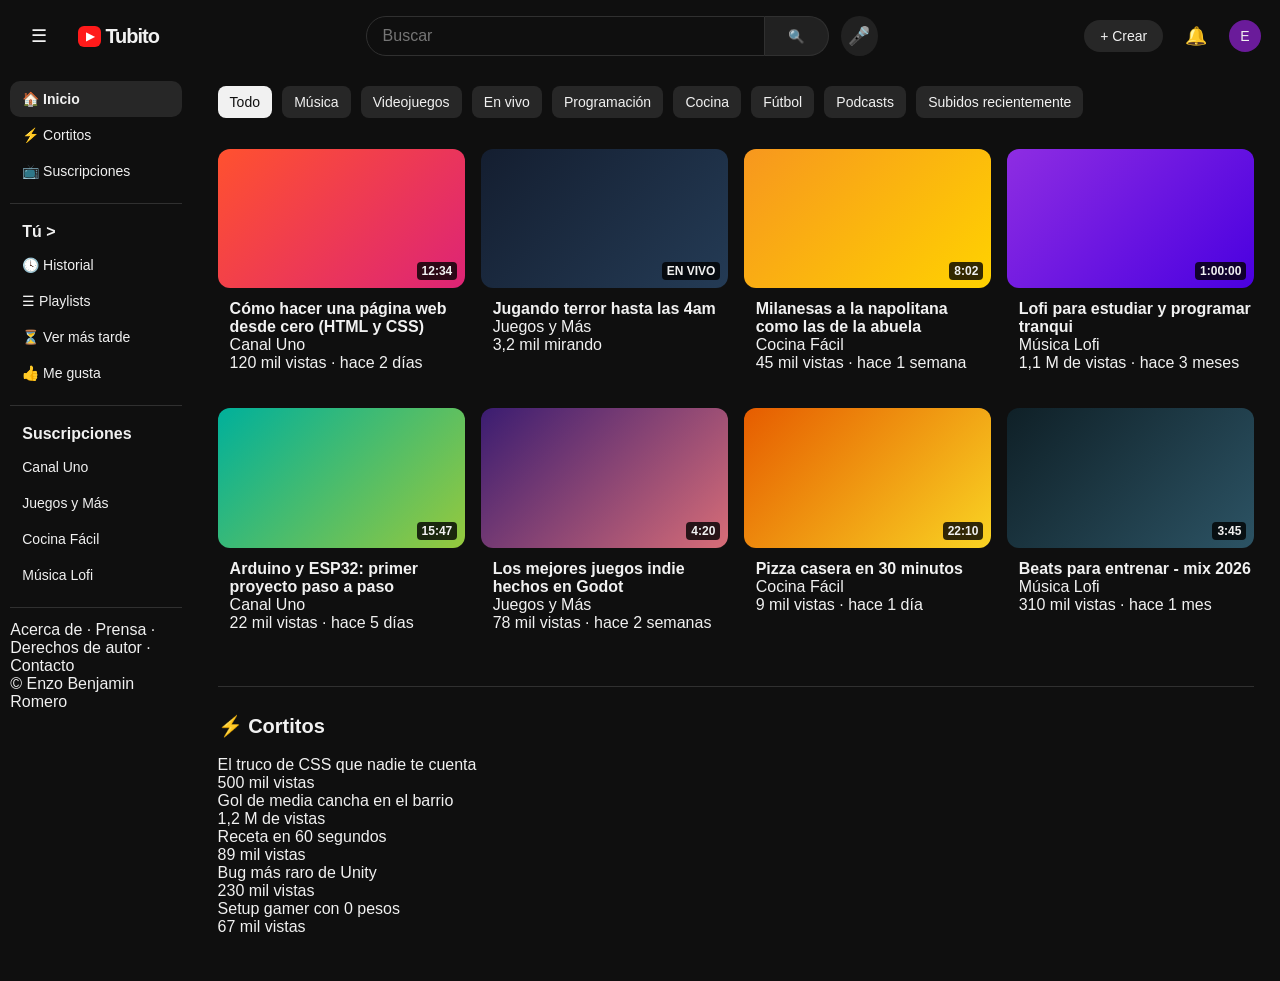
==== Tubito/index.html @ 09d5ac2b "Tubito: pagina de streaming (html y css a medio hacer)" ====
<!DOCTYPE html>
<html lang="es">
<head>
    <meta charset="UTF-8">
    <meta name="viewport" content="width=device-width, initial-scale=1.0">
    <title>Tubito</title>
    <link rel="stylesheet" href="style.css">
</head>
<body>

<header>
    <div class="header_left">
        <button class="icono_btn">&#9776;</button>
        <a href="index.html" class="logo"><span class="logo_play">&#9654;</span>Tubito</a>
    </div>

    <div class="header_center">
        <form class="buscador">
            <input type="text" placeholder="Buscar">
            <button type="submit">&#128269;</button>
        </form>
        <button class="icono_btn mic">&#127908;</button>
    </div>

    <div class="header_right">
        <button class="crear_btn">+ Crear</button>
        <button class="icono_btn">&#128276;</button>
        <div class="avatar">E</div>
    </div>
</header>

<div class="contenedor">

<aside class="sidebar">
    <ul class="sidebar_lista">
        <li class="activo"><a href="#">&#127968; Inicio</a></li>
        <li><a href="#">&#9889; Cortitos</a></li>
        <li><a href="#">&#128250; Suscripciones</a></li>
    </ul>

    <hr>

    <h3 class="sidebar_titulo">Tú &gt;</h3>
    <ul class="sidebar_lista">
        <li><a href="#">&#128339; Historial</a></li>
        <li><a href="#">&#9776; Playlists</a></li>
        <li><a href="#">&#9203; Ver más tarde</a></li>
        <li><a href="#">&#128077; Me gusta</a></li>
    </ul>

    <hr>

    <h3 class="sidebar_titulo">Suscripciones</h3>
    <ul class="sidebar_lista suscripciones">
        <li><a href="#"><span class="mini_avatar rojo"></span> Canal Uno</a></li>
        <li><a href="#"><span class="mini_avatar azul"></span> Juegos y Más</a></li>
        <li><a href="#"><span class="mini_avatar verde"></span> Cocina Fácil</a></li>
        <li><a href="#"><span class="mini_avatar violeta"></span> Música Lofi</a></li>
    </ul>

    <hr>

    <footer class="sidebar_footer">
        <p>Acerca de · Prensa · Derechos de autor · Contacto</p>
        <p>&copy; Enzo Benjamin Romero</p>
    </footer>
</aside>

<main>

<section class="chips">
    <button class="chip activo">Todo</button>
    <button class="chip">Música</button>
    <button class="chip">Videojuegos</button>
    <button class="chip">En vivo</button>
    <button class="chip">Programación</button>
    <button class="chip">Cocina</button>
    <button class="chip">Fútbol</button>
    <button class="chip">Podcasts</button>
    <button class="chip">Subidos recientemente</button>
</section>

<section class="videos_grid">

    <article class="video_card">
        <div class="miniatura m1">
            <span class="duracion">12:34</span>
        </div>
        <div class="video_info">
            <div class="canal_avatar rojo"></div>
            <div class="video_texto">
                <h4>Cómo hacer una página web desde cero (HTML y CSS)</h4>
                <p class="canal">Canal Uno</p>
                <p class="datos">120 mil vistas · hace 2 días</p>
            </div>
        </div>
    </article>

    <article class="video_card">
        <div class="miniatura m2">
            <span class="duracion en_vivo">EN VIVO</span>
        </div>
        <div class="video_info">
            <div class="canal_avatar azul"></div>
            <div class="video_texto">
                <h4>Jugando terror hasta las 4am</h4>
                <p class="canal">Juegos y Más</p>
                <p class="datos">3,2 mil mirando</p>
            </div>
        </div>
    </article>

    <article class="video_card">
        <div class="miniatura m3">
            <span class="duracion">8:02</span>
        </div>
        <div class="video_info">
            <div class="canal_avatar verde"></div>
            <div class="video_texto">
                <h4>Milanesas a la napolitana como las de la abuela</h4>
                <p class="canal">Cocina Fácil</p>
                <p class="datos">45 mil vistas · hace 1 semana</p>
            </div>
        </div>
    </article>

    <article class="video_card">
        <div class="miniatura m4">
            <span class="duracion">1:00:00</span>
        </div>
        <div class="video_info">
            <div class="canal_avatar violeta"></div>
            <div class="video_texto">
                <h4>Lofi para estudiar y programar tranqui</h4>
                <p class="canal">Música Lofi</p>
                <p class="datos">1,1 M de vistas · hace 3 meses</p>
            </div>
        </div>
    </article>

    <article class="video_card">
        <div class="miniatura m5">
            <span class="duracion">15:47</span>
        </div>
        <div class="video_info">
            <div class="canal_avatar rojo"></div>
            <div class="video_texto">
                <h4>Arduino y ESP32: primer proyecto paso a paso</h4>
                <p class="canal">Canal Uno</p>
                <p class="datos">22 mil vistas · hace 5 días</p>
            </div>
        </div>
    </article>

    <article class="video_card">
        <div class="miniatura m6">
            <span class="duracion">4:20</span>
        </div>
        <div class="video_info">
            <div class="canal_avatar azul"></div>
            <div class="video_texto">
                <h4>Los mejores juegos indie hechos en Godot</h4>
                <p class="canal">Juegos y Más</p>
                <p class="datos">78 mil vistas · hace 2 semanas</p>
            </div>
        </div>
    </article>

    <article class="video_card">
        <div class="miniatura m7">
            <span class="duracion">22:10</span>
        </div>
        <div class="video_info">
            <div class="canal_avatar verde"></div>
            <div class="video_texto">
                <h4>Pizza casera en 30 minutos</h4>
                <p class="canal">Cocina Fácil</p>
                <p class="datos">9 mil vistas · hace 1 día</p>
            </div>
        </div>
    </article>

    <article class="video_card">
        <div class="miniatura m8">
            <span class="duracion">3:45</span>
        </div>
        <div class="video_info">
            <div class="canal_avatar violeta"></div>
            <div class="video_texto">
                <h4>Beats para entrenar - mix 2026</h4>
                <p class="canal">Música Lofi</p>
                <p class="datos">310 mil vistas · hace 1 mes</p>
            </div>
        </div>
    </article>

</section>

<section class="cortitos_section">
    <h2>&#9889; Cortitos</h2>

    <div class="cortitos_grid">
        <div class="cortito c1">
            <p>El truco de CSS que nadie te cuenta</p>
            <span>500 mil vistas</span>
        </div>
        <div class="cortito c2">
            <p>Gol de media cancha en el barrio</p>
            <span>1,2 M de vistas</span>
        </div>
        <div class="cortito c3">
            <p>Receta en 60 segundos</p>
            <span>89 mil vistas</span>
        </div>
        <div class="cortito c4">
            <p>Bug más raro de Unity</p>
            <span>230 mil vistas</span>
        </div>
        <div class="cortito c5">
            <p>Setup gamer con 0 pesos</p>
            <span>67 mil vistas</span>
        </div>
    </div>
</section>

</main>

</div>

</body>
</html>
---- Tubito/style.css ----
/* * */
*{
    box-sizing: border-box;
    padding: 0;
    margin: 0;
    font-family: sans-serif;
    scroll-behavior: smooth;
}

/* COLORES */

:root{
    --negro: #0f0f0f;
    --gris_oscuro: #212121;
    --gris_medio: #272727;
    --gris_borde: #303030;
    --gris_texto: #aaaaaa;
    --blanco: #f1f1f1;
    --rojo: #ff1a1a;
}

body{
    background: var(--negro);
    color: var(--blanco);
}

a{
    text-decoration: none;
    color: var(--blanco);
}

button{
    border: none;
    background: none;
    color: var(--blanco);
    cursor: pointer;
}

/* HEADER */

header{
    position: fixed;
    top: 0;
    left: 0;
    width: 100%;
    height: 8vh;
    padding: 0 1.5vw;

    background: var(--negro);

    display: flex;
    align-items: center;
    justify-content: space-between;

    z-index: 10;
}

.header_left{
    display: flex;
    align-items: center;
    gap: 1.5vw;
}

.icono_btn{
    width: 40px;
    height: 40px;
    border-radius: 50%;
    font-size: 18px;
    transition: 0.2s;
}

.icono_btn:hover{
    background: var(--gris_medio);
}

.logo{
    display: flex;
    align-items: center;
    gap: 4px;
    font-size: 20px;
    font-weight: bold;
    letter-spacing: -1px;
}

.logo_play{
    background: var(--rojo);
    color: white;
    font-size: 11px;
    padding: 4px 8px;
    border-radius: 6px;
}

/* BUSCADOR */

.header_center{
    display: flex;
    align-items: center;
    gap: 1vw;
    width: 40vw;
}

.buscador{
    display: flex;
    width: 100%;
    height: 40px;
}

.buscador input{
    flex: 1;
    padding: 0 16px;
    background: var(--negro);
    color: var(--blanco);
    font-size: 16px;

    border: 1px solid var(--gris_borde);
    border-radius: 40px 0 0 40px;
    outline: none;
}

.buscador input:focus{
    border-color: #1c62b9;
}

.buscador button{
    width: 64px;
    background: var(--gris_oscuro);
    border: 1px solid var(--gris_borde);
    border-left: none;
    border-radius: 0 40px 40px 0;
}

.mic{
    background: var(--gris_oscuro);
}

/* HEADER DERECHA */

.header_right{
    display: flex;
    align-items: center;
    gap: 1vw;
}

.crear_btn{
    background: var(--gris_medio);
    padding: 8px 16px;
    border-radius: 20px;
    font-size: 14px;
    transition: 0.2s;
}

.crear_btn:hover{
    background: #3f3f3f;
}

.avatar{
    width: 32px;
    height: 32px;
    border-radius: 50%;
    background: #6a1b9a;

    display: flex;
    align-items: center;
    justify-content: center;
    font-size: 14px;
}

/* CONTENEDOR */

.contenedor{
    display: grid;
    grid-template-columns: 15vw 1fr;
    padding-top: 8vh;
}

/* SIDEBAR */

.sidebar{
    position: sticky;
    top: 8vh;
    height: 92vh;
    overflow-y: auto;
    padding: 1vh 0.8vw;
}

.sidebar_lista li{
    list-style: none;
}

.sidebar_lista a{
    display: block;
    padding: 10px 12px;
    border-radius: 10px;
    font-size: 14px;
    transition: 0.2s;
}

.sidebar_lista a:hover{
    background: var(--gris_medio);
}

.sidebar_lista .activo a{
    background: var(--gris_medio);
    font-weight: bold;
}

.sidebar hr{
    border: none;
    border-top: 1px solid var(--gris_borde);
    margin: 1.5vh 0;
}

.sidebar_titulo{
    font-size: 16px;
    padding: 6px 12px;
}

/* FALTA: suscripciones (mini_avatar con los colores rojo, azul, verde, violeta) */

/* FALTA: sidebar_footer (texto chiquito y gris) */

/* MAIN */

main{
    padding: 0 2vw 5vh 2vw;
}

/* CHIPS */

.chips{
    position: sticky;
    top: 8vh;
    display: flex;
    gap: 0.8vw;
    padding: 1.5vh 0;
    background: var(--negro);
    overflow-x: auto;
    z-index: 5;
}

.chip{
    background: var(--gris_medio);
    padding: 8px 12px;
    border-radius: 8px;
    font-size: 14px;
    white-space: nowrap;
    transition: 0.2s;
}

.chip:hover{
    background: #3f3f3f;
}

.chip.activo{
    background: var(--blanco);
    color: var(--negro);
}

/* VIDEOS */

.videos_grid{
    margin-top: 2vh;
    display: grid;
    grid-template-columns: repeat(4, 1fr);
    gap: 4vh 1.2vw;
}

.video_card{
    cursor: pointer;
}

.miniatura{
    position: relative;
    width: 100%;
    aspect-ratio: 16 / 9;
    border-radius: 12px;
    transition: 0.3s;
}

.video_card:hover .miniatura{
    border-radius: 0;
}

/* miniaturas de mentira hasta que haya imagenes */

.m1{ background: linear-gradient(135deg, #ff512f, #dd2476); }
.m2{ background: linear-gradient(135deg, #141e30, #243b55); }
.m3{ background: linear-gradient(135deg, #f7971e, #ffd200); }
.m4{ background: linear-gradient(135deg, #8e2de2, #4a00e0); }
.m5{ background: linear-gradient(135deg, #00b09b, #96c93d); }
.m6{ background: linear-gradient(135deg, #3a1c71, #d76d77); }
.m7{ background: linear-gradient(135deg, #e65c00, #f9d423); }
.m8{ background: linear-gradient(135deg, #0f2027, #2c5364); }

.duracion{
    position: absolute;
    bottom: 8px;
    right: 8px;
    padding: 2px 5px;
    border-radius: 4px;
    background: rgba(0,0,0,0.8);
    font-size: 12px;
    font-weight: bold;
}

/* FALTA: .duracion.en_vivo (fondo rojo) */

.video_info{
    display: flex;
    gap: 12px;
    margin-top: 12px;
}

/* FALTA: canal_avatar (circulo de 36px con los colores) */

/* FALTA: video_texto -> h4 en 2 lineas maximo, .canal y .datos en gris */

/* CORTITOS */

.cortitos_section{
    margin-top: 6vh;
    padding-top: 3vh;
    border-top: 1px solid var(--gris_borde);
}

.cortitos_section h2{
    font-size: 20px;
    margin-bottom: 2vh;
}

/* FALTA: cortitos_grid y .cortito (cards verticales 9/16, textos abajo, gradientes c1..c5) */
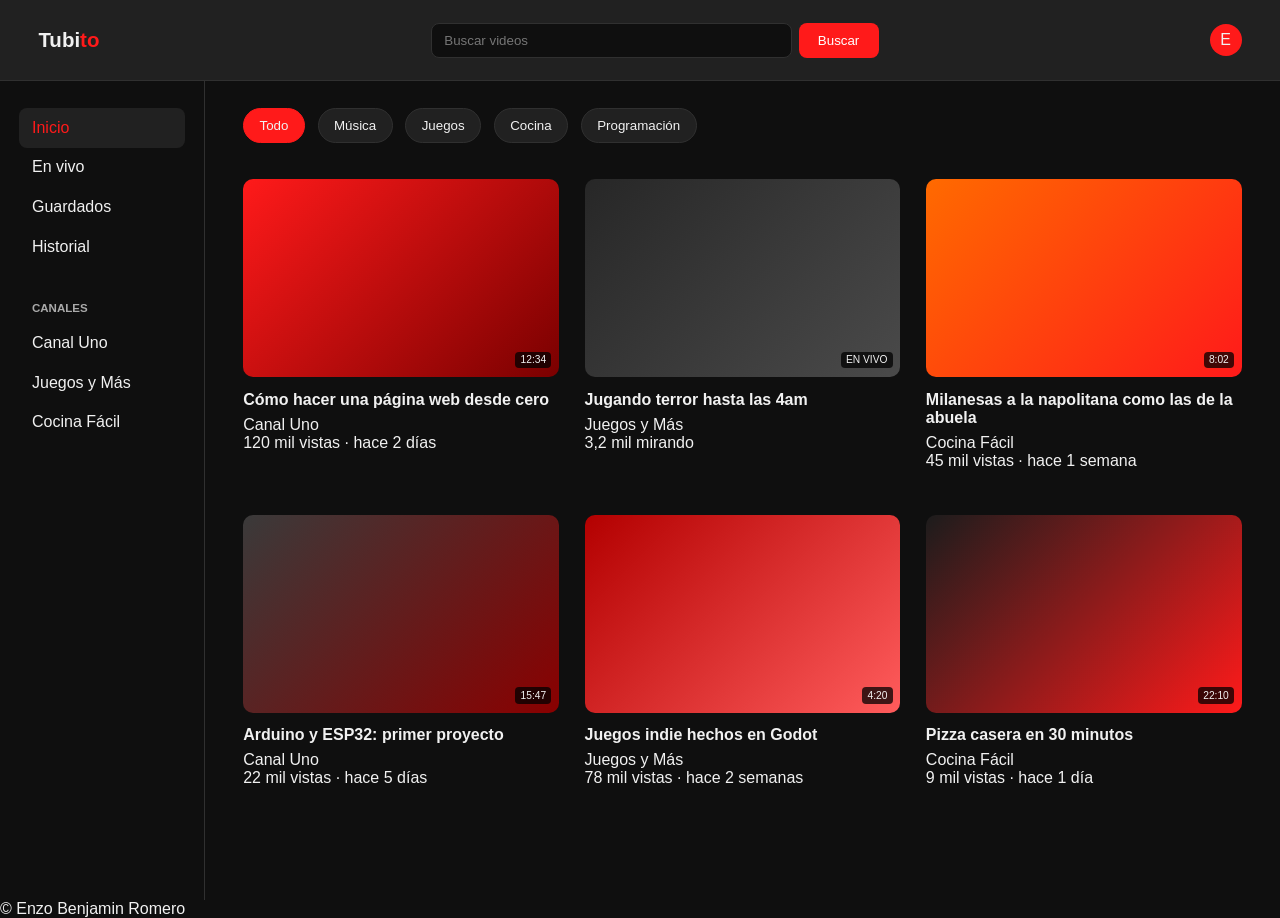
==== commit de868dfe: "Cambio de nombre a Tubito" ====
--- a/Tubito/index.html
+++ b/Tubito/index.html
@@ -9,75 +9,42 @@
 <body>
 
 <header>
-    <div class="header_left">
-        <button class="icono_btn">&#9776;</button>
-        <a href="index.html" class="logo"><span class="logo_play">&#9654;</span>Tubito</a>
-    </div>
+    <a href="index.html" class="logo">Tubi<span>to</span></a>
 
-    <div class="header_center">
-        <form class="buscador">
-            <input type="text" placeholder="Buscar">
-            <button type="submit">&#128269;</button>
-        </form>
-        <button class="icono_btn mic">&#127908;</button>
-    </div>
+    <form class="buscador">
+        <input type="text" placeholder="Buscar videos">
+        <button type="submit">Buscar</button>
+    </form>
 
-    <div class="header_right">
-        <button class="crear_btn">+ Crear</button>
-        <button class="icono_btn">&#128276;</button>
-        <div class="avatar">E</div>
-    </div>
+    <div class="avatar">E</div>
 </header>
 
 <div class="contenedor">
 
 <aside class="sidebar">
     <ul class="sidebar_lista">
-        <li class="activo"><a href="#">&#127968; Inicio</a></li>
-        <li><a href="#">&#9889; Cortitos</a></li>
-        <li><a href="#">&#128250; Suscripciones</a></li>
+        <li class="activo"><a href="#">Inicio</a></li>
+        <li><a href="#">En vivo</a></li>
+        <li><a href="#">Guardados</a></li>
+        <li><a href="#">Historial</a></li>
     </ul>
 
-    <hr>
-
-    <h3 class="sidebar_titulo">Tú &gt;</h3>
-    <ul class="sidebar_lista">
-        <li><a href="#">&#128339; Historial</a></li>
-        <li><a href="#">&#9776; Playlists</a></li>
-        <li><a href="#">&#9203; Ver más tarde</a></li>
-        <li><a href="#">&#128077; Me gusta</a></li>
+    <h3 class="sidebar_titulo">Canales</h3>
+    <ul class="sidebar_lista canales">
+        <li><a href="#"><span class="mini_avatar c_uno"></span> Canal Uno</a></li>
+        <li><a href="#"><span class="mini_avatar c_dos"></span> Juegos y Más</a></li>
+        <li><a href="#"><span class="mini_avatar c_tres"></span> Cocina Fácil</a></li>
     </ul>
-
-    <hr>
-
-    <h3 class="sidebar_titulo">Suscripciones</h3>
-    <ul class="sidebar_lista suscripciones">
-        <li><a href="#"><span class="mini_avatar rojo"></span> Canal Uno</a></li>
-        <li><a href="#"><span class="mini_avatar azul"></span> Juegos y Más</a></li>
-        <li><a href="#"><span class="mini_avatar verde"></span> Cocina Fácil</a></li>
-        <li><a href="#"><span class="mini_avatar violeta"></span> Música Lofi</a></li>
-    </ul>
-
-    <hr>
-
-    <footer class="sidebar_footer">
-        <p>Acerca de · Prensa · Derechos de autor · Contacto</p>
-        <p>&copy; Enzo Benjamin Romero</p>
-    </footer>
 </aside>
 
 <main>
 
-<section class="chips">
-    <button class="chip activo">Todo</button>
-    <button class="chip">Música</button>
-    <button class="chip">Videojuegos</button>
-    <button class="chip">En vivo</button>
-    <button class="chip">Programación</button>
-    <button class="chip">Cocina</button>
-    <button class="chip">Fútbol</button>
-    <button class="chip">Podcasts</button>
-    <button class="chip">Subidos recientemente</button>
+<section class="categorias">
+    <button class="categoria activo">Todo</button>
+    <button class="categoria">Música</button>
+    <button class="categoria">Juegos</button>
+    <button class="categoria">Cocina</button>
+    <button class="categoria">Programación</button>
 </section>
 
 <section class="videos_grid">
@@ -86,146 +53,65 @@
         <div class="miniatura m1">
             <span class="duracion">12:34</span>
         </div>
-        <div class="video_info">
-            <div class="canal_avatar rojo"></div>
-            <div class="video_texto">
-                <h4>Cómo hacer una página web desde cero (HTML y CSS)</h4>
-                <p class="canal">Canal Uno</p>
-                <p class="datos">120 mil vistas · hace 2 días</p>
-            </div>
-        </div>
+        <h4>Cómo hacer una página web desde cero</h4>
+        <p class="canal">Canal Uno</p>
+        <p class="datos">120 mil vistas · hace 2 días</p>
     </article>
 
     <article class="video_card">
         <div class="miniatura m2">
             <span class="duracion en_vivo">EN VIVO</span>
         </div>
-        <div class="video_info">
-            <div class="canal_avatar azul"></div>
-            <div class="video_texto">
-                <h4>Jugando terror hasta las 4am</h4>
-                <p class="canal">Juegos y Más</p>
-                <p class="datos">3,2 mil mirando</p>
-            </div>
-        </div>
+        <h4>Jugando terror hasta las 4am</h4>
+        <p class="canal">Juegos y Más</p>
+        <p class="datos">3,2 mil mirando</p>
     </article>
 
     <article class="video_card">
         <div class="miniatura m3">
             <span class="duracion">8:02</span>
         </div>
-        <div class="video_info">
-            <div class="canal_avatar verde"></div>
-            <div class="video_texto">
-                <h4>Milanesas a la napolitana como las de la abuela</h4>
-                <p class="canal">Cocina Fácil</p>
-                <p class="datos">45 mil vistas · hace 1 semana</p>
-            </div>
-        </div>
+        <h4>Milanesas a la napolitana como las de la abuela</h4>
+        <p class="canal">Cocina Fácil</p>
+        <p class="datos">45 mil vistas · hace 1 semana</p>
     </article>
 
     <article class="video_card">
         <div class="miniatura m4">
-            <span class="duracion">1:00:00</span>
+            <span class="duracion">15:47</span>
         </div>
-        <div class="video_info">
-            <div class="canal_avatar violeta"></div>
-            <div class="video_texto">
-                <h4>Lofi para estudiar y programar tranqui</h4>
-                <p class="canal">Música Lofi</p>
-                <p class="datos">1,1 M de vistas · hace 3 meses</p>
-            </div>
-        </div>
+        <h4>Arduino y ESP32: primer proyecto</h4>
+        <p class="canal">Canal Uno</p>
+        <p class="datos">22 mil vistas · hace 5 días</p>
     </article>
 
     <article class="video_card">
         <div class="miniatura m5">
-            <span class="duracion">15:47</span>
+            <span class="duracion">4:20</span>
         </div>
-        <div class="video_info">
-            <div class="canal_avatar rojo"></div>
-            <div class="video_texto">
-                <h4>Arduino y ESP32: primer proyecto paso a paso</h4>
-                <p class="canal">Canal Uno</p>
-                <p class="datos">22 mil vistas · hace 5 días</p>
-            </div>
-        </div>
+        <h4>Juegos indie hechos en Godot</h4>
+        <p class="canal">Juegos y Más</p>
+        <p class="datos">78 mil vistas · hace 2 semanas</p>
     </article>
 
     <article class="video_card">
         <div class="miniatura m6">
-            <span class="duracion">4:20</span>
+            <span class="duracion">22:10</span>
         </div>
-        <div class="video_info">
-            <div class="canal_avatar azul"></div>
-            <div class="video_texto">
-                <h4>Los mejores juegos indie hechos en Godot</h4>
-                <p class="canal">Juegos y Más</p>
-                <p class="datos">78 mil vistas · hace 2 semanas</p>
-            </div>
-        </div>
+        <h4>Pizza casera en 30 minutos</h4>
+        <p class="canal">Cocina Fácil</p>
+        <p class="datos">9 mil vistas · hace 1 día</p>
     </article>
 
-    <article class="video_card">
-        <div class="miniatura m7">
-            <span class="duracion">22:10</span>
-        </div>
-        <div class="video_info">
-            <div class="canal_avatar verde"></div>
-            <div class="video_texto">
-                <h4>Pizza casera en 30 minutos</h4>
-                <p class="canal">Cocina Fácil</p>
-                <p class="datos">9 mil vistas · hace 1 día</p>
-            </div>
-        </div>
-    </article>
-
-    <article class="video_card">
-        <div class="miniatura m8">
-            <span class="duracion">3:45</span>
-        </div>
-        <div class="video_info">
-            <div class="canal_avatar violeta"></div>
-            <div class="video_texto">
-                <h4>Beats para entrenar - mix 2026</h4>
-                <p class="canal">Música Lofi</p>
-                <p class="datos">310 mil vistas · hace 1 mes</p>
-            </div>
-        </div>
-    </article>
-
-</section>
-
-<section class="cortitos_section">
-    <h2>&#9889; Cortitos</h2>
-
-    <div class="cortitos_grid">
-        <div class="cortito c1">
-            <p>El truco de CSS que nadie te cuenta</p>
-            <span>500 mil vistas</span>
-        </div>
-        <div class="cortito c2">
-            <p>Gol de media cancha en el barrio</p>
-            <span>1,2 M de vistas</span>
-        </div>
-        <div class="cortito c3">
-            <p>Receta en 60 segundos</p>
-            <span>89 mil vistas</span>
-        </div>
-        <div class="cortito c4">
-            <p>Bug más raro de Unity</p>
-            <span>230 mil vistas</span>
-        </div>
-        <div class="cortito c5">
-            <p>Setup gamer con 0 pesos</p>
-            <span>67 mil vistas</span>
-        </div>
-    </div>
 </section>
 
 </main>
 
 </div>
 
+<footer>
+    <p>&copy; Enzo Benjamin Romero</p>
+</footer>
+
 </body>
 </html>
--- a/Tubito/style.css
+++ b/Tubito/style.css
@@ -10,29 +10,26 @@
 /* COLORES */
 
 :root{
-    --negro: #0f0f0f;
-    --gris_oscuro: #212121;
-    --gris_medio: #272727;
-    --gris_borde: #303030;
-    --gris_texto: #aaaaaa;
-    --blanco: #f1f1f1;
+    --fondo: #0f0f0f;
+    --fondo_claro: #212121;
+    --borde: #303030;
+    --texto: #f1f1f1;
+    --gris: #aaaaaa;
     --rojo: #ff1a1a;
 }
 
 body{
-    background: var(--negro);
-    color: var(--blanco);
+    background: var(--fondo);
+    color: var(--texto);
 }
 
 a{
     text-decoration: none;
-    color: var(--blanco);
+    color: var(--texto);
 }
 
 button{
     border: none;
-    background: none;
-    color: var(--blanco);
     cursor: pointer;
 }
 
@@ -43,10 +40,11 @@
     top: 0;
     left: 0;
     width: 100%;
-    height: 8vh;
-    padding: 0 1.5vw;
-
-    background: var(--negro);
+    height: 9vh;
+    padding: 0 3vw;
+
+    background: var(--fondo_claro);
+    border-bottom: 1px solid var(--borde);
 
     display: flex;
     align-items: center;
@@ -55,132 +53,76 @@
     z-index: 10;
 }
 
-.header_left{
-    display: flex;
-    align-items: center;
-    gap: 1.5vw;
-}
-
-.icono_btn{
-    width: 40px;
-    height: 40px;
-    border-radius: 50%;
-    font-size: 18px;
-    transition: 0.2s;
-}
-
-.icono_btn:hover{
-    background: var(--gris_medio);
-}
-
 .logo{
-    display: flex;
-    align-items: center;
-    gap: 4px;
-    font-size: 20px;
+    font-size: 1.6vw;
     font-weight: bold;
-    letter-spacing: -1px;
-}
-
-.logo_play{
+}
+
+.logo span{
+    color: var(--rojo);
+}
+
+/* BUSCADOR */
+
+.buscador{
+    display: flex;
+    gap: 0.5vw;
+    width: 35vw;
+}
+
+.buscador input{
+    flex: 1;
+    padding: 1vh 1vw;
+    background: var(--fondo);
+    color: var(--texto);
+    border: 1px solid var(--borde);
+    border-radius: 8px;
+    outline: none;
+}
+
+.buscador input:focus{
+    border-color: var(--rojo);
+}
+
+.buscador button{
+    padding: 1vh 1.5vw;
     background: var(--rojo);
     color: white;
-    font-size: 11px;
-    padding: 4px 8px;
-    border-radius: 6px;
-}
-
-/* BUSCADOR */
-
-.header_center{
-    display: flex;
-    align-items: center;
-    gap: 1vw;
-    width: 40vw;
-}
-
-.buscador{
-    display: flex;
-    width: 100%;
-    height: 40px;
-}
-
-.buscador input{
-    flex: 1;
-    padding: 0 16px;
-    background: var(--negro);
-    color: var(--blanco);
-    font-size: 16px;
-
-    border: 1px solid var(--gris_borde);
-    border-radius: 40px 0 0 40px;
-    outline: none;
-}
-
-.buscador input:focus{
-    border-color: #1c62b9;
-}
-
-.buscador button{
-    width: 64px;
-    background: var(--gris_oscuro);
-    border: 1px solid var(--gris_borde);
-    border-left: none;
-    border-radius: 0 40px 40px 0;
-}
-
-.mic{
-    background: var(--gris_oscuro);
-}
-
-/* HEADER DERECHA */
-
-.header_right{
-    display: flex;
-    align-items: center;
-    gap: 1vw;
-}
-
-.crear_btn{
-    background: var(--gris_medio);
-    padding: 8px 16px;
-    border-radius: 20px;
-    font-size: 14px;
-    transition: 0.2s;
-}
-
-.crear_btn:hover{
-    background: #3f3f3f;
+    border-radius: 8px;
+    transition: 0.25s;
+}
+
+.buscador button:hover{
+    opacity: 0.8;
 }
 
 .avatar{
-    width: 32px;
-    height: 32px;
+    width: 2.5vw;
+    height: 2.5vw;
     border-radius: 50%;
-    background: #6a1b9a;
+    background: var(--rojo);
 
     display: flex;
     align-items: center;
     justify-content: center;
-    font-size: 14px;
 }
 
 /* CONTENEDOR */
 
 .contenedor{
     display: grid;
-    grid-template-columns: 15vw 1fr;
-    padding-top: 8vh;
+    grid-template-columns: 16vw 1fr;
+    padding-top: 9vh;
 }
 
 /* SIDEBAR */
 
 .sidebar{
     position: sticky;
-    top: 8vh;
-    height: 92vh;
-    overflow-y: auto;
-    padding: 1vh 0.8vw;
+    top: 9vh;
+    height: 91vh;
+    padding: 3vh 1.5vw;
+    border-right: 1px solid var(--borde);
 }
 
 .sidebar_lista li{
@@ -189,143 +131,104 @@
 
 .sidebar_lista a{
     display: block;
-    padding: 10px 12px;
-    border-radius: 10px;
-    font-size: 14px;
-    transition: 0.2s;
+    padding: 1.2vh 1vw;
+    border-radius: 8px;
+    transition: 0.25s;
 }
 
 .sidebar_lista a:hover{
-    background: var(--gris_medio);
+    background: var(--fondo_claro);
 }
 
 .sidebar_lista .activo a{
-    background: var(--gris_medio);
-    font-weight: bold;
-}
-
-.sidebar hr{
-    border: none;
-    border-top: 1px solid var(--gris_borde);
-    margin: 1.5vh 0;
+    background: var(--fondo_claro);
+    color: var(--rojo);
 }
 
 .sidebar_titulo{
-    font-size: 16px;
-    padding: 6px 12px;
-}
-
-/* FALTA: suscripciones (mini_avatar con los colores rojo, azul, verde, violeta) */
-
-/* FALTA: sidebar_footer (texto chiquito y gris) */
+    margin: 4vh 0 1vh 1vw;
+    font-size: 0.9vw;
+    color: var(--gris);
+    text-transform: uppercase;
+}
+
+/* FALTA: .mini_avatar (circulito de color al lado de cada canal: c_uno, c_dos, c_tres) */
 
 /* MAIN */
 
 main{
-    padding: 0 2vw 5vh 2vw;
-}
-
-/* CHIPS */
-
-.chips{
-    position: sticky;
-    top: 8vh;
-    display: flex;
-    gap: 0.8vw;
-    padding: 1.5vh 0;
-    background: var(--negro);
-    overflow-x: auto;
-    z-index: 5;
-}
-
-.chip{
-    background: var(--gris_medio);
-    padding: 8px 12px;
-    border-radius: 8px;
-    font-size: 14px;
-    white-space: nowrap;
-    transition: 0.2s;
-}
-
-.chip:hover{
-    background: #3f3f3f;
-}
-
-.chip.activo{
-    background: var(--blanco);
-    color: var(--negro);
+    padding: 3vh 3vw;
+}
+
+/* CATEGORIAS */
+
+.categorias{
+    display: flex;
+    gap: 1vw;
+    margin-bottom: 4vh;
+}
+
+.categoria{
+    padding: 1vh 1.2vw;
+    border-radius: 20px;
+    background: var(--fondo_claro);
+    color: var(--texto);
+    border: 1px solid var(--borde);
+    transition: 0.25s;
+}
+
+.categoria:hover{
+    border-color: var(--rojo);
+}
+
+.categoria.activo{
+    background: var(--rojo);
+    border-color: var(--rojo);
 }
 
 /* VIDEOS */
 
 .videos_grid{
-    margin-top: 2vh;
     display: grid;
-    grid-template-columns: repeat(4, 1fr);
-    gap: 4vh 1.2vw;
-}
-
-.video_card{
-    cursor: pointer;
+    grid-template-columns: repeat(3, 1fr);
+    gap: 5vh 2vw;
 }
 
 .miniatura{
     position: relative;
     width: 100%;
-    aspect-ratio: 16 / 9;
-    border-radius: 12px;
-    transition: 0.3s;
-}
-
-.video_card:hover .miniatura{
-    border-radius: 0;
+    height: 22vh;
+    border-radius: 10px;
+    margin-bottom: 1.5vh;
 }
 
 /* miniaturas de mentira hasta que haya imagenes */
 
-.m1{ background: linear-gradient(135deg, #ff512f, #dd2476); }
-.m2{ background: linear-gradient(135deg, #141e30, #243b55); }
-.m3{ background: linear-gradient(135deg, #f7971e, #ffd200); }
-.m4{ background: linear-gradient(135deg, #8e2de2, #4a00e0); }
-.m5{ background: linear-gradient(135deg, #00b09b, #96c93d); }
-.m6{ background: linear-gradient(135deg, #3a1c71, #d76d77); }
-.m7{ background: linear-gradient(135deg, #e65c00, #f9d423); }
-.m8{ background: linear-gradient(135deg, #0f2027, #2c5364); }
+.m1{ background: linear-gradient(135deg, #ff1a1a, #7a0000); }
+.m2{ background: linear-gradient(135deg, #272727, #4a4a4a); }
+.m3{ background: linear-gradient(135deg, #ff6a00, #ff1a1a); }
+.m4{ background: linear-gradient(135deg, #3a3a3a, #8a0000); }
+.m5{ background: linear-gradient(135deg, #b30000, #ff5c5c); }
+.m6{ background: linear-gradient(135deg, #1c1c1c, #ff1a1a); }
 
 .duracion{
     position: absolute;
-    bottom: 8px;
-    right: 8px;
-    padding: 2px 5px;
+    bottom: 1vh;
+    right: 0.6vw;
+    padding: 0.3vh 0.4vw;
     border-radius: 4px;
-    background: rgba(0,0,0,0.8);
-    font-size: 12px;
-    font-weight: bold;
-}
-
-/* FALTA: .duracion.en_vivo (fondo rojo) */
-
-.video_info{
-    display: flex;
-    gap: 12px;
-    margin-top: 12px;
-}
-
-/* FALTA: canal_avatar (circulo de 36px con los colores) */
-
-/* FALTA: video_texto -> h4 en 2 lineas maximo, .canal y .datos en gris */
-
-/* CORTITOS */
-
-.cortitos_section{
-    margin-top: 6vh;
-    padding-top: 3vh;
-    border-top: 1px solid var(--gris_borde);
-}
-
-.cortitos_section h2{
-    font-size: 20px;
-    margin-bottom: 2vh;
-}
-
-/* FALTA: cortitos_grid y .cortito (cards verticales 9/16, textos abajo, gradientes c1..c5) */
+    background: rgba(0,0,0,0.75);
+    font-size: 0.8vw;
+}
+
+/* FALTA: .duracion.en_vivo (que se note que es en vivo, otro color de fondo) */
+
+.video_card h4{
+    margin-bottom: 0.8vh;
+}
+
+/* FALTA: .canal y .datos (texto mas chico y en gris) */
+
+/* FALTA: hover de .video_card (que se levante un poco como las cards de MiLanding) */
+
+/* FALTA: footer */
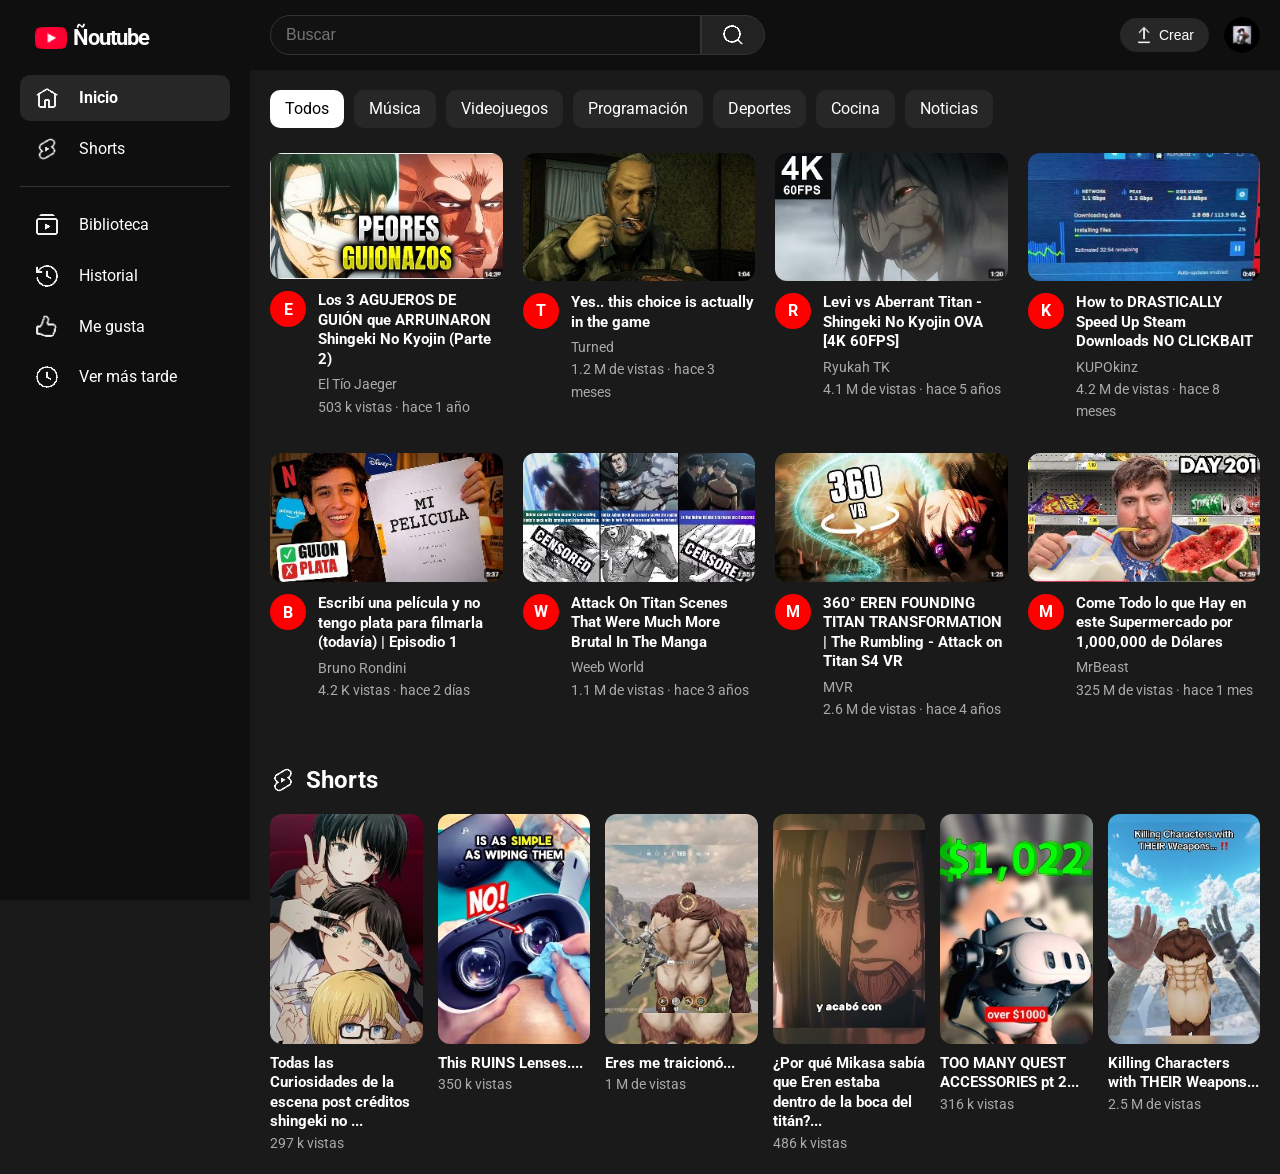
==== commit 3ccbbfdb: "Tubito: página estilo YouTube con logos y miniaturas" ====
--- a/Tubito/index.html
+++ b/Tubito/index.html
@@ -3,115 +3,195 @@
 <head>
     <meta charset="UTF-8">
     <meta name="viewport" content="width=device-width, initial-scale=1.0">
-    <title>Tubito</title>
+    <title>Ñoutube</title>
+    <link rel="preconnect" href="https://fonts.googleapis.com">
+    <link rel="preconnect" href="https://fonts.gstatic.com" crossorigin>
+    <link href="https://fonts.googleapis.com/css2?family=Roboto:ital,wght@0,100..900;1,100..900&display=swap" rel="stylesheet">
     <link rel="stylesheet" href="style.css">
+    <link rel="icon" href="imgs\copy.ico">
 </head>
 <body>
+    <nav>
+        <section class="barra-lateral">
+            <section class="logo">
+                <img src="imgs/logo.png" alt="">
+                <h1>Ñoutube</h1>
+            </section>
 
-<header>
-    <a href="index.html" class="logo">Tubi<span>to</span></a>
+            <ul class="menu">
+                <li><a href="#" class="activo"><img src="imgs/inicio.png" alt=""> Inicio</a></li>
+                <li><a href="#"><img src="imgs/shorts.png" alt=""> Shorts</a></li>
+            </ul>
 
-    <form class="buscador">
-        <input type="text" placeholder="Buscar videos">
-        <button type="submit">Buscar</button>
-    </form>
+            <hr>
 
-    <div class="avatar">E</div>
-</header>
+            <ul class="menu">
+                <li><a href="#"><img src="imgs/biblioteca.png" alt=""> Biblioteca</a></li>
+                <li><a href="#"><img src="imgs/historial.png" alt=""> Historial</a></li>
+                <li><a href="#"><img src="imgs/me-gusta.png" alt=""> Me gusta</a></li>
+                <li><a href="#"><img src="imgs/ver-mas-tarde.png" alt=""> Ver más tarde</a></li>
+            </ul>
+        </section>
 
-<div class="contenedor">
+        <section class="barra-superior">
+            <form class="buscador">
+                <input type="text" placeholder="Buscar">
+                <button type="submit"><img src="imgs/buscar.png" alt="Buscar"></button>
+            </form>
 
-<aside class="sidebar">
-    <ul class="sidebar_lista">
-        <li class="activo"><a href="#">Inicio</a></li>
-        <li><a href="#">En vivo</a></li>
-        <li><a href="#">Guardados</a></li>
-        <li><a href="#">Historial</a></li>
-    </ul>
+            <div class="usuario">
+                <button class="boton-subir"><img src="imgs/subir.png" alt=""> Crear</button>
+                <img class="foto-perfil" src="imgs/avatar.png" alt="Mi canal">
+            </div>
+        </section>
+    </nav>
 
-    <h3 class="sidebar_titulo">Canales</h3>
-    <ul class="sidebar_lista canales">
-        <li><a href="#"><span class="mini_avatar c_uno"></span> Canal Uno</a></li>
-        <li><a href="#"><span class="mini_avatar c_dos"></span> Juegos y Más</a></li>
-        <li><a href="#"><span class="mini_avatar c_tres"></span> Cocina Fácil</a></li>
-    </ul>
-</aside>
+    <main>
+        <section class="categorias">
+            <a href="#" class="activo">Todos</a>
+            <a href="#">Música</a>
+            <a href="#">Videojuegos</a>
+            <a href="#">Programación</a>
+            <a href="#">Deportes</a>
+            <a href="#">Cocina</a>
+            <a href="#">Noticias</a>
+        </section>
 
-<main>
 
-<section class="categorias">
-    <button class="categoria activo">Todo</button>
-    <button class="categoria">Música</button>
-    <button class="categoria">Juegos</button>
-    <button class="categoria">Cocina</button>
-    <button class="categoria">Programación</button>
-</section>
+        <section class="videos">
+            <article class="video">
+                <img class="miniatura" src="imgs/miniaturas/video-1.jpg" alt="">
+                <div class="info">
+                    <div class="avatar">E</div>
+                    <div>
+                        <h3>Los 3 AGUJEROS DE GUIÓN que ARRUINARON Shingeki No Kyojin (Parte 2)</h3>
+                        <p>El Tío Jaeger</p>
+                        <p>503 k vistas · hace 1 año</p>
+                    </div>
+                </div>
+            </article>
 
-<section class="videos_grid">
+            <article class="video">
+                <img class="miniatura" src="imgs/miniaturas/video-2.jpg" alt="">
+                <div class="info">
+                    <div class="avatar">T</div>
+                    <div>
+                        <h3>Yes.. this choice is actually in the game</h3>
+                        <p>Turned</p>
+                        <p>1.2 M de vistas · hace 3 meses</p>
+                    </div>
+                </div>
+            </article>
 
-    <article class="video_card">
-        <div class="miniatura m1">
-            <span class="duracion">12:34</span>
-        </div>
-        <h4>Cómo hacer una página web desde cero</h4>
-        <p class="canal">Canal Uno</p>
-        <p class="datos">120 mil vistas · hace 2 días</p>
-    </article>
+            <article class="video">
+                <img class="miniatura" src="imgs/miniaturas/video-3.jpg" alt="">
+                <div class="info">
+                    <div class="avatar">R</div>
+                    <div>
+                        <h3>Levi vs Aberrant Titan - Shingeki No Kyojin OVA [4K 60FPS]</h3>
+                        <p>Ryukah TK</p>
+                        <p>4.1 M de vistas · hace 5 años</p>
+                    </div>
+                </div>
+            </article>
 
-    <article class="video_card">
-        <div class="miniatura m2">
-            <span class="duracion en_vivo">EN VIVO</span>
-        </div>
-        <h4>Jugando terror hasta las 4am</h4>
-        <p class="canal">Juegos y Más</p>
-        <p class="datos">3,2 mil mirando</p>
-    </article>
+            <article class="video">
+                <img class="miniatura" src="imgs/miniaturas/video-4.jpg" alt="">
+                <div class="info">
+                    <div class="avatar">K</div>
+                    <div>
+                        <h3>How to DRASTICALLY Speed Up Steam Downloads NO CLICKBAIT</h3>
+                        <p>KUPOkinz</p>
+                        <p>4.2 M de vistas · hace 8 meses</p>
+                    </div>
+                </div>
+            </article>
 
-    <article class="video_card">
-        <div class="miniatura m3">
-            <span class="duracion">8:02</span>
-        </div>
-        <h4>Milanesas a la napolitana como las de la abuela</h4>
-        <p class="canal">Cocina Fácil</p>
-        <p class="datos">45 mil vistas · hace 1 semana</p>
-    </article>
+            <article class="video">
+                <img class="miniatura" src="imgs/miniaturas/video-5.jpg" alt="">
+                <div class="info">
+                    <div class="avatar">B</div>
+                    <div>
+                        <h3>Escribí una película y no tengo plata para filmarla (todavía) | Episodio 1</h3>
+                        <p>Bruno Rondini</p>
+                        <p>4.2 K vistas · hace 2 días</p>
+                    </div>
+                </div>
+            </article>
 
-    <article class="video_card">
-        <div class="miniatura m4">
-            <span class="duracion">15:47</span>
-        </div>
-        <h4>Arduino y ESP32: primer proyecto</h4>
-        <p class="canal">Canal Uno</p>
-        <p class="datos">22 mil vistas · hace 5 días</p>
-    </article>
+            <article class="video">
+                <img class="miniatura" src="imgs/miniaturas/video-6.jpg" alt="">
+                <div class="info">
+                    <div class="avatar">W</div>
+                    <div>
+                        <h3>Attack On Titan Scenes That Were Much More Brutal In The Manga</h3>
+                        <p>Weeb World</p>
+                        <p>1.1 M de vistas · hace 3 años</p>
+                    </div>
+                </div>
+            </article>
 
-    <article class="video_card">
-        <div class="miniatura m5">
-            <span class="duracion">4:20</span>
-        </div>
-        <h4>Juegos indie hechos en Godot</h4>
-        <p class="canal">Juegos y Más</p>
-        <p class="datos">78 mil vistas · hace 2 semanas</p>
-    </article>
+            <article class="video">
+                <img class="miniatura" src="imgs/miniaturas/video-7.jpg" alt="">
+                <div class="info">
+                    <div class="avatar">M</div>
+                    <div>
+                        <h3>360° EREN FOUNDING TITAN TRANSFORMATION | The Rumbling - Attack on Titan S4 VR</h3>
+                        <p>MVR</p>
+                        <p>2.6 M de vistas · hace 4 años</p>
+                    </div>
+                </div>
+            </article>
 
-    <article class="video_card">
-        <div class="miniatura m6">
-            <span class="duracion">22:10</span>
-        </div>
-        <h4>Pizza casera en 30 minutos</h4>
-        <p class="canal">Cocina Fácil</p>
-        <p class="datos">9 mil vistas · hace 1 día</p>
-    </article>
+            <article class="video">
+                <img class="miniatura" src="imgs/miniaturas/video-8.jpg" alt="">
+                <div class="info">
+                    <div class="avatar">M</div>
+                    <div>
+                        <h3>Come Todo lo que Hay en este Supermercado por 1,000,000 de Dólares</h3>
+                        <p>MrBeast</p>
+                        <p>325 M de vistas · hace 1 mes</p>
+                    </div>
+                </div>
+            </article>
+        </section>
 
-</section>
 
-</main>
-
-</div>
-
-<footer>
-    <p>&copy; Enzo Benjamin Romero</p>
-</footer>
-
+        <section class="shorts">
+            <h2><img src="imgs/shorts.png" alt=""> Shorts</h2>
+            <div class="lista-shorts">
+                <article>
+                    <img class="short" src="imgs/miniaturas/short-1.jpg" alt="">
+                    <h3>Todas las Curiosidades de la escena post créditos shingeki no ...</h3>
+                    <p>297 k vistas</p>
+                </article>
+                <article>
+                    <img class="short" src="imgs/miniaturas/short-2.jpg" alt="">
+                    <h3>This RUINS Lenses....</h3>
+                    <p>350 k vistas</p>
+                </article>
+                <article>
+                    <img class="short" src="imgs/miniaturas/short-3.jpg" alt="">
+                    <h3>Eres me traicionó...</h3>
+                    <p>1 M de vistas</p>
+                </article>
+                <article>
+                    <img class="short" src="imgs/miniaturas/short-4.jpg" alt="">
+                    <h3>¿Por qué Mikasa sabía que Eren estaba dentro de la boca del titán?...</h3>
+                    <p>486 k vistas</p>
+                </article>
+                <article>
+                    <img class="short" src="imgs/miniaturas/short-5.jpg" alt="">
+                    <h3>TOO MANY QUEST ACCESSORIES pt 2...</h3>
+                    <p>316 k vistas</p>
+                </article>
+                <article>
+                    <img class="short" src="imgs/miniaturas/short-6.jpg" alt="">
+                    <h3>Killing Characters with THEIR Weapons...</h3>
+                    <p>2.5 M de vistas</p>
+                </article>
+            </div>
+        </section>
+    </main>
 </body>
 </html>
--- a/Tubito/style.css
+++ b/Tubito/style.css
@@ -1,234 +1,328 @@
-/* * */
+/* GENERAL */
 *{
     box-sizing: border-box;
     padding: 0;
     margin: 0;
-    font-family: sans-serif;
-    scroll-behavior: smooth;
-}
-
-/* COLORES */
-
-:root{
-    --fondo: #0f0f0f;
-    --fondo_claro: #212121;
-    --borde: #303030;
-    --texto: #f1f1f1;
-    --gris: #aaaaaa;
-    --rojo: #ff1a1a;
-}
-
+}
+
+a{
+    color: inherit;
+    text-decoration: none;
+}
+
+ul{
+    list-style: none;
+}
+
+/* BODY */
 body{
-    background: var(--fondo);
-    color: var(--texto);
-}
-
-a{
-    text-decoration: none;
-    color: var(--texto);
-}
-
-button{
-    border: none;
-    cursor: pointer;
-}
-
-/* HEADER */
-
-header{
+    font-family: "Roboto", sans-serif;
+    background-color: #1a1a1a;
+    color: #fff;
+    line-height: 1.6;
+}
+
+/* BARRA LATERAL */
+.barra-lateral{
     position: fixed;
     top: 0;
     left: 0;
-    width: 100%;
-    height: 9vh;
-    padding: 0 3vw;
-
-    background: var(--fondo_claro);
-    border-bottom: 1px solid var(--borde);
+    width: 250px;
+    height: 100%;
+    background-color: #0f0f0f;
+    color: #fff;
+    padding: 20px;
+    box-shadow: 2px 0 5px rgba(0, 0, 0, 0.1);
+    z-index: 10;
+}
+
+/* Logo */
+.logo{
+    display: flex;
+    align-items: center;
+    gap: 6px;
+    margin-bottom: 20px;
+    padding-left: 15px;
+}
+
+.logo img{
+    width: 32px;
+}
+
+.logo h1{
+    font-size: 22px;
+    letter-spacing: -1px;
+}
+
+/* Menú */
+.menu a{
+    display: flex;
+    align-items: center;
+    gap: 20px;
+    padding: 10px 15px;
+    border-radius: 10px;
+    margin-bottom: 5px;
+    transition: background-color 0.2s;
+}
+
+.menu img{
+    width: 24px;
+    height: 24px;
+}
+
+.menu a:hover{
+    background-color: #272727;
+}
+
+.menu a.activo{
+    background-color: #272727;
+    font-weight: bold;
+}
+
+hr{
+    border: none;
+    border-top: 1px solid #333;
+    margin: 15px 0;
+}
+
+/* BARRA SUPERIOR */
+.barra-superior{
+    position: fixed;
+    top: 0;
+    left: 250px;
+    right: 0;
+    height: 70px;
+    background-color: #0f0f0f;
+    color: #fff;
+    padding: 0 20px;
+    box-shadow: 0 2px 2px rgba(0, 0, 0, 0.1);
+    z-index: 10;
 
     display: flex;
     align-items: center;
     justify-content: space-between;
-
-    z-index: 10;
-}
-
-.logo{
-    font-size: 1.6vw;
-    font-weight: bold;
-}
-
-.logo span{
-    color: var(--rojo);
-}
-
-/* BUSCADOR */
-
+}
+
+/* Buscador */
 .buscador{
     display: flex;
-    gap: 0.5vw;
-    width: 35vw;
+    width: 50%;
 }
 
 .buscador input{
     flex: 1;
-    padding: 1vh 1vw;
-    background: var(--fondo);
-    color: var(--texto);
-    border: 1px solid var(--borde);
-    border-radius: 8px;
-    outline: none;
-}
-
-.buscador input:focus{
-    border-color: var(--rojo);
+    padding: 10px 15px;
+    background-color: #121212;
+    color: #fff;
+    border: 1px solid #333;
+    border-radius: 20px 0 0 20px;
+    font-size: 16px;
 }
 
 .buscador button{
-    padding: 1vh 1.5vw;
-    background: var(--rojo);
-    color: white;
-    border-radius: 8px;
-    transition: 0.25s;
+    padding: 0 20px;
+    background-color: #222;
+    border: 1px solid #333;
+    border-radius: 0 20px 20px 0;
 }
 
 .buscador button:hover{
-    opacity: 0.8;
+    background-color: #333;
+}
+
+.buscador button img{
+    width: 22px;
+    display: block;
+}
+
+/* Usuario */
+.usuario{
+    display: flex;
+    align-items: center;
+    gap: 15px;
+}
+
+.boton-subir{
+    display: flex;
+    align-items: center;
+    gap: 6px;
+    padding: 8px 15px;
+    background-color: #272727;
+    color: #fff;
+    border: none;
+    border-radius: 20px;
+    font-size: 14px;
+}
+
+.boton-subir:hover{
+    background-color: #3f3f3f;
+}
+
+.boton-subir img{
+    width: 18px;
+}
+
+.foto-perfil{
+    width: 36px;
+    height: 36px;
+    border-radius: 50%;
 }
 
 .avatar{
-    width: 2.5vw;
-    height: 2.5vw;
+    width: 36px;
+    height: 36px;
     border-radius: 50%;
-    background: var(--rojo);
-
+    background-color: #ff0000;
     display: flex;
     align-items: center;
     justify-content: center;
-}
-
-/* CONTENEDOR */
-
-.contenedor{
+    font-weight: bold;
+    min-width: 36px;
+}
+
+/* CONTENIDO */
+main{
+    margin-left: 250px;
+    margin-top: 70px;
+    padding: 20px;
+}
+
+/* Categorías */
+.categorias{
+    display: flex;
+    gap: 10px;
+    margin-bottom: 25px;
+    overflow-x: auto;
+}
+
+.categorias a{
+    padding: 6px 15px;
+    background-color: #272727;
+    border-radius: 10px;
+    transition: background-color 0.2s;
+}
+
+.categorias a:hover{
+    background-color: #3f3f3f;
+}
+
+.categorias a.activo{
+    background-color: #fff;
+    color: #000;
+}
+
+/* Videos */
+.videos{
     display: grid;
-    grid-template-columns: 16vw 1fr;
-    padding-top: 9vh;
-}
-
-/* SIDEBAR */
-
-.sidebar{
-    position: sticky;
-    top: 9vh;
-    height: 91vh;
-    padding: 3vh 1.5vw;
-    border-right: 1px solid var(--borde);
-}
-
-.sidebar_lista li{
-    list-style: none;
-}
-
-.sidebar_lista a{
+    grid-template-columns: 1fr 1fr 1fr 1fr;
+    gap: 30px 20px;
+    margin-bottom: 40px;
+}
+
+.miniatura{
+    width: 100%;
     display: block;
-    padding: 1.2vh 1vw;
-    border-radius: 8px;
-    transition: 0.25s;
-}
-
-.sidebar_lista a:hover{
-    background: var(--fondo_claro);
-}
-
-.sidebar_lista .activo a{
-    background: var(--fondo_claro);
-    color: var(--rojo);
-}
-
-.sidebar_titulo{
-    margin: 4vh 0 1vh 1vw;
-    font-size: 0.9vw;
-    color: var(--gris);
-    text-transform: uppercase;
-}
-
-/* FALTA: .mini_avatar (circulito de color al lado de cada canal: c_uno, c_dos, c_tres) */
-
-/* MAIN */
-
-main{
-    padding: 3vh 3vw;
-}
-
-/* CATEGORIAS */
-
-.categorias{
-    display: flex;
-    gap: 1vw;
-    margin-bottom: 4vh;
-}
-
-.categoria{
-    padding: 1vh 1.2vw;
-    border-radius: 20px;
-    background: var(--fondo_claro);
-    color: var(--texto);
-    border: 1px solid var(--borde);
-    transition: 0.25s;
-}
-
-.categoria:hover{
-    border-color: var(--rojo);
-}
-
-.categoria.activo{
-    background: var(--rojo);
-    border-color: var(--rojo);
-}
-
-/* VIDEOS */
-
-.videos_grid{
+    border-radius: 12px;
+    transition: transform 0.2s;
+}
+
+.video:hover .miniatura{
+    transform: scale(1.03);
+}
+
+.info{
+    display: flex;
+    gap: 12px;
+    margin-top: 12px;
+}
+
+.info h3{
+    font-size: 15px;
+    line-height: 1.3;
+    margin-bottom: 4px;
+}
+
+.info p{
+    font-size: 14px;
+    color: #aaa;
+}
+
+.video:hover h3{
+    color: #3ea6ff;
+}
+
+/* Shorts */
+.shorts h2{
+    display: flex;
+    align-items: center;
+    gap: 10px;
+    margin-bottom: 15px;
+}
+
+.shorts h2 img{
+    width: 26px;
+}
+
+.lista-shorts{
     display: grid;
-    grid-template-columns: repeat(3, 1fr);
-    gap: 5vh 2vw;
-}
-
-.miniatura{
-    position: relative;
+    grid-template-columns: 1fr 1fr 1fr 1fr 1fr 1fr;
+    gap: 15px;
+}
+
+.short{
     width: 100%;
-    height: 22vh;
-    border-radius: 10px;
-    margin-bottom: 1.5vh;
-}
-
-/* miniaturas de mentira hasta que haya imagenes */
-
-.m1{ background: linear-gradient(135deg, #ff1a1a, #7a0000); }
-.m2{ background: linear-gradient(135deg, #272727, #4a4a4a); }
-.m3{ background: linear-gradient(135deg, #ff6a00, #ff1a1a); }
-.m4{ background: linear-gradient(135deg, #3a3a3a, #8a0000); }
-.m5{ background: linear-gradient(135deg, #b30000, #ff5c5c); }
-.m6{ background: linear-gradient(135deg, #1c1c1c, #ff1a1a); }
-
-.duracion{
-    position: absolute;
-    bottom: 1vh;
-    right: 0.6vw;
-    padding: 0.3vh 0.4vw;
-    border-radius: 4px;
-    background: rgba(0,0,0,0.75);
-    font-size: 0.8vw;
-}
-
-/* FALTA: .duracion.en_vivo (que se note que es en vivo, otro color de fondo) */
-
-.video_card h4{
-    margin-bottom: 0.8vh;
-}
-
-/* FALTA: .canal y .datos (texto mas chico y en gris) */
-
-/* FALTA: hover de .video_card (que se levante un poco como las cards de MiLanding) */
-
-/* FALTA: footer */
+    display: block;
+    border-radius: 12px;
+    transition: transform 0.2s;
+}
+
+.short:hover{
+    transform: scale(1.05);
+}
+
+.lista-shorts h3{
+    font-size: 15px;
+    line-height: 1.3;
+    margin-top: 10px;
+}
+
+.lista-shorts p{
+    font-size: 14px;
+    color: #aaa;
+}
+
+/* PANTALLAS PEQUEÑAS */
+@media (max-width: 768px){
+    .barra-lateral{
+        display: none;
+    }
+
+    .barra-superior{
+        left: 0;
+    }
+
+    .boton-subir{
+        display: none;
+    }
+
+    .buscador{
+        flex: 1;
+        margin-right: 15px;
+    }
+
+    .buscador input{
+        min-width: 0;
+    }
+
+    main{
+        margin-left: 0;
+    }
+
+    .videos{
+        grid-template-columns: 1fr;
+    }
+
+    .lista-shorts{
+        grid-template-columns: 1fr 1fr;
+    }
+}
